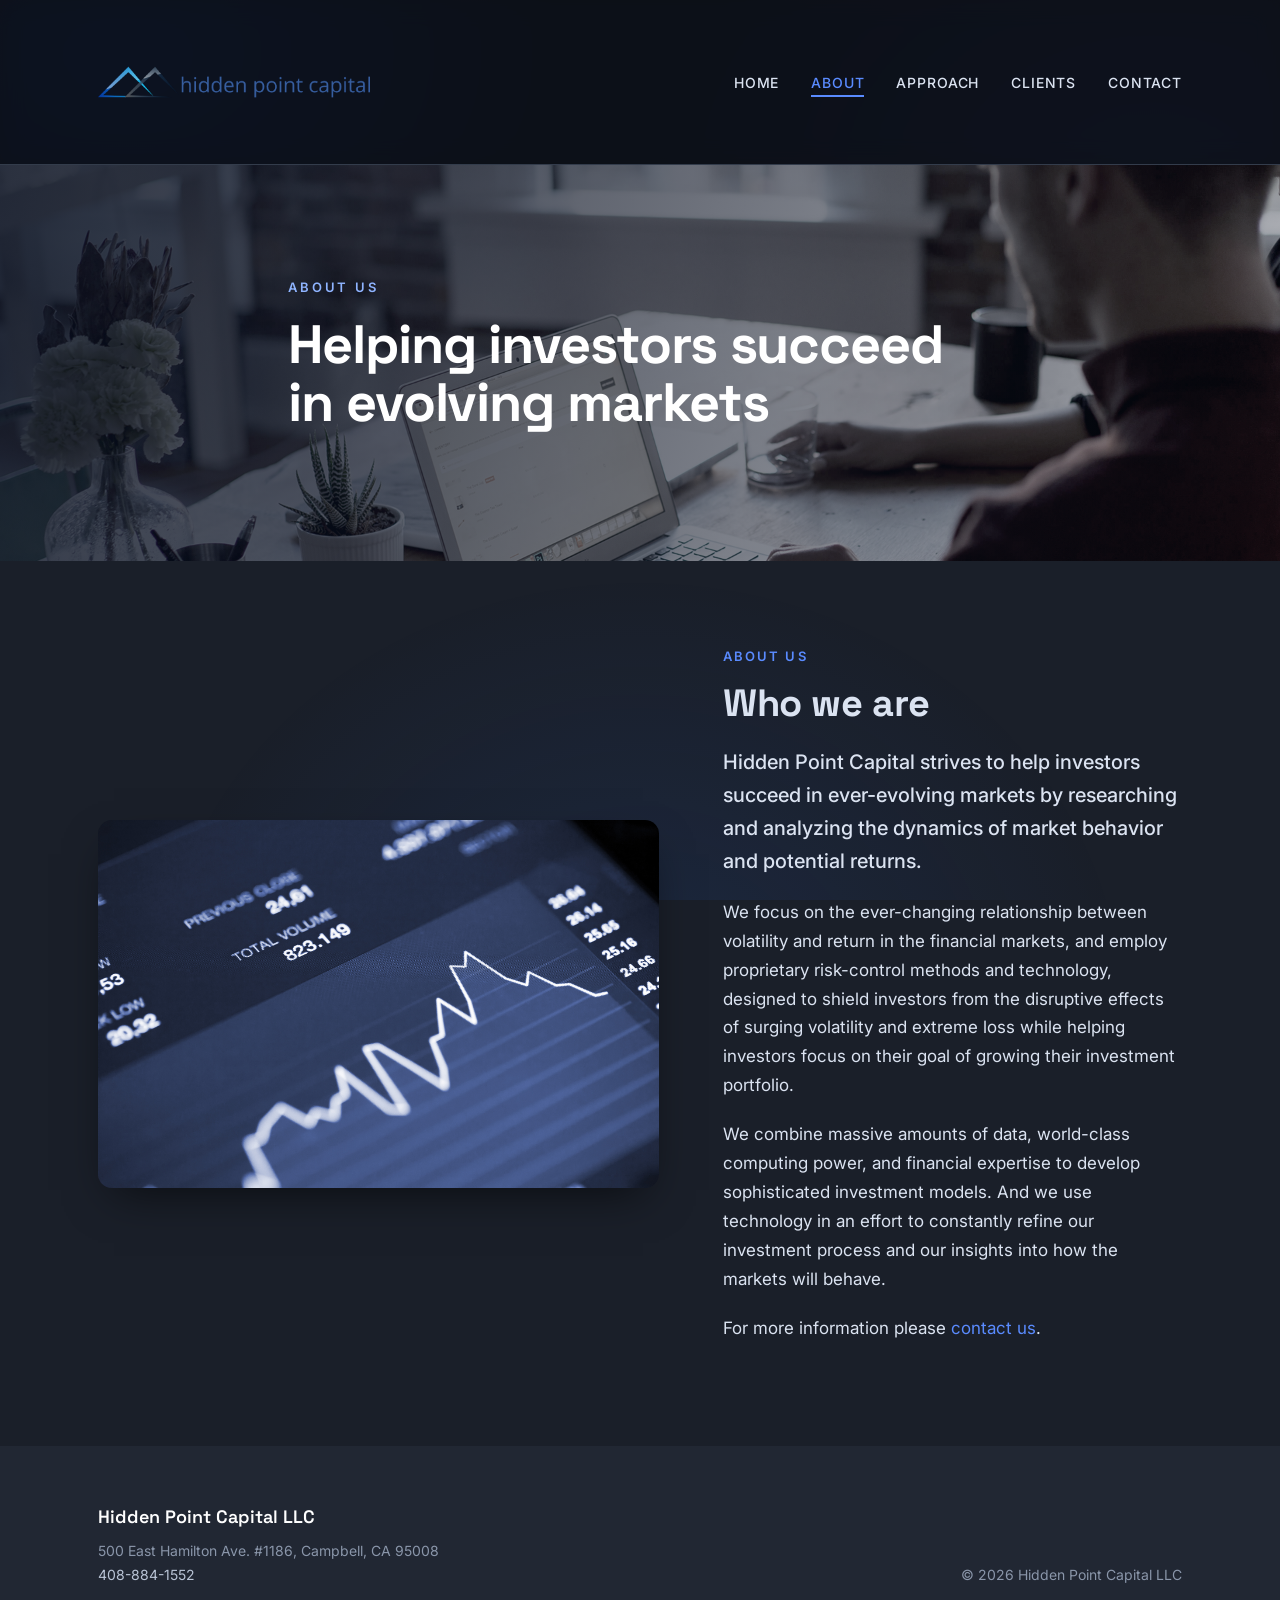
==== about.html @ 9a3ea750 "Fix unclosed script tag hiding the form" ====
<!DOCTYPE html>
<html lang="en">
<head>
  <meta charset="UTF-8">
  <meta name="viewport" content="width=device-width, initial-scale=1">
  <title>About | Hidden Point Capital</title>
  <meta name="description" content="About Hidden Point Capital.">
  <script>document.documentElement.classList.add('js');</script>
  <link rel="stylesheet" href="css/style.css?v=6">
  <link rel="stylesheet" href="css/enhance.css?v=2">
</head>
<body>
  <header class="site-header">
    <nav class="nav">
      <a class="logo" href="index.html"><img src="images/logo.png" alt="Hidden Point Capital"></a>
      <button class="nav-toggle" aria-label="Menu" onclick="toggleMenu()">&#9776;</button>
      <ul id="menu">
        <li><a href="index.html">Home</a></li>
        <li><a class="active" href="about.html">About</a></li>
        <li><a href="approach.html">Approach</a></li>
        <li><a href="clients.html">Clients</a></li>
        <li><a href="contact.html">Contact</a></li>
      </ul>
    </nav>
  </header>

  <section class="hero compact" style="background-image:url('images/about.png')">
    <div class="hero-overlay"></div>
    <div class="container hero-content">
      <p class="eyebrow">About us</p>
      <h1>Helping investors succeed in evolving markets</h1>
    </div>
  </section>

  <section class="section">
    <div class="container split reverse reveal">
      <div>
        <p class="eyebrow-dark">About us</p>
        <h2>Who we are</h2>
        <p class="lead">Hidden Point Capital strives to help investors succeed in ever-evolving markets by researching and analyzing the dynamics of market behavior and potential returns.</p>
        <p>We focus on the ever-changing relationship between volatility and return in the financial markets, and employ proprietary risk-control methods and technology, designed to shield investors from the disruptive effects of surging volatility and extreme loss while helping investors focus on their goal of growing their investment portfolio.</p>
        <p>We combine massive amounts of data, world-class computing power, and financial expertise to develop sophisticated investment models. And we use technology in an effort to constantly refine our investment process and our insights into how the markets will behave.</p>
        <p>For more information please <a href="contact.html">contact us</a>.</p>
      </div>
      <div class="media">
        <img src="images/approach-market-analysis.jpg" alt="Market analysis">
      </div>
    </div>
  </section>

  <footer class="site-footer">
    <div class="container">
      <div>
        <div class="brand">Hidden Point Capital LLC</div>
        500 East Hamilton Ave. #1186, Campbell, CA 95008<br>
        <a href="tel:4088841552">408-884-1552</a>
      </div>
      <div>&copy; <span id="year"></span> Hidden Point Capital LLC</div>
    </div>
  </footer>
  <script src="js/main.js?v=2"></script>
</body>
</html>
---- css/style.css ----
/* Hidden Point Capital — modern theme */
@import url('https://fonts.googleapis.com/css2?family=Space+Grotesk:wght@500;600;700&family=Inter:wght@400;500;600&display=swap');

:root {
  --ink: #dbe3f1;
  --muted: #8a96aa;
  --accent: #5a8bff;
  --accent-deep: #2f6fed;
  --line: #333c4b;
  --bg: #1a1f29;
  --bg-alt: #212733;
  --card: #252c39;
  --dark: #212733;
  --max: 1140px;
  --shadow: 0 18px 44px -16px rgba(0, 0, 0, .65);
}

* { box-sizing: border-box; }
html { scroll-behavior: smooth; }

body {
  margin: 0;
  font-family: "Inter", system-ui, -apple-system, "Segoe UI", sans-serif;
  color: var(--ink);
  background: var(--bg);
  line-height: 1.7;
  font-size: 17px;
  -webkit-font-smoothing: antialiased;
}

img { max-width: 100%; display: block; }
a { color: var(--accent); text-decoration: none; transition: color .2s; }
a:hover { color: var(--accent-deep); }

h1, h2, h3 { font-family: "Space Grotesk", "Inter", sans-serif; letter-spacing: -.01em; line-height: 1.15; }

.container { max-width: var(--max); margin: 0 auto; padding: 0 28px; }

/* Header / nav */
.site-header {
  position: sticky;
  top: 0;
  z-index: 50;
  background: rgba(10, 13, 19, .8);
  backdrop-filter: saturate(160%) blur(12px);
  border-bottom: 1px solid var(--line);
}
.nav {
  display: flex;
  align-items: center;
  justify-content: space-between;
  padding: 14px 28px;
  max-width: var(--max);
  margin: 0 auto;
}
.nav .logo img { height: 136px; width: auto; }
.nav ul { list-style: none; display: flex; gap: 32px; margin: 0; padding: 0; }
.nav a {
  color: var(--ink);
  font-size: 14px;
  font-weight: 500;
  letter-spacing: .06em;
  text-transform: uppercase;
  position: relative;
}
.nav a::after {
  content: ""; position: absolute; left: 0; bottom: -6px; height: 2px; width: 0;
  background: var(--accent); transition: width .25s;
}
.nav a:hover::after, .nav a.active::after { width: 100%; }
.nav a.active { color: var(--accent); }
.nav-toggle { display: none; background: none; border: 0; font-size: 26px; cursor: pointer; color: var(--ink); }

/* Hero */
.hero {
  position: relative;
  min-height: 64vh;
  display: flex;
  align-items: center;
  color: #fff;
  background-size: cover;
  background-position: center;
  overflow: hidden;
}
.hero.compact { min-height: 44vh; }
.hero-overlay {
  position: absolute; inset: 0;
  background: linear-gradient(110deg, rgba(8,15,32,.86) 0%, rgba(8,15,32,.62) 45%, rgba(8,15,32,.30) 100%);
}
.hero-content { position: relative; z-index: 2; max-width: 760px; }
.hero .eyebrow {
  text-transform: uppercase; letter-spacing: .22em; font-size: 13px; font-weight: 600;
  color: #8fb4ff; margin: 0 0 18px;
}
.hero h1 { font-size: clamp(34px, 5vw, 54px); font-weight: 700; line-height: 1.08; letter-spacing: -.02em; margin: 0 0 18px; }
.hero .sub { font-size: clamp(17px, 2vw, 21px); color: #d7e0ee; margin: 0; max-width: 620px; }
.hero .cta { margin-top: 32px; }

/* Buttons */
.btn {
  display: inline-block;
  background: linear-gradient(180deg, #4d86ff 0%, #2f6fed 55%, #1f59d6 100%);
  color: #fff;
  border: 1px solid #1f59d6;
  padding: 15px 36px;
  margin: 6px 8px 6px 0;
  border-radius: 12px;
  font: inherit;
  font-weight: 700;
  cursor: pointer;
  letter-spacing: .02em;
  text-shadow: 0 1px 1px rgba(8,20,50,.35);
  transition: transform .12s ease, box-shadow .2s ease, filter .2s ease;
  box-shadow:
    inset 0 1px 0 rgba(255,255,255,.45),
    0 2px 0 #1a4ec2,
    0 10px 22px -6px rgba(31,89,214,.55);
}
.btn:hover { color: #fff; transform: translateY(-2px); filter: brightness(1.05); box-shadow: inset 0 1px 0 rgba(255,255,255,.5), 0 4px 0 #1a4ec2, 0 16px 28px -8px rgba(31,89,214,.6); }
.btn:active { transform: translateY(2px); box-shadow: inset 0 2px 5px rgba(8,20,50,.4), 0 1px 0 #1a4ec2; }

.btn.ghost {
  background: linear-gradient(180deg, #243453 0%, #16243f 55%, #0e1a30 100%);
  color: #ffffff;
  border: 1px solid #0b1424;
  text-shadow: 0 1px 1px rgba(0,0,0,.4);
  box-shadow:
    inset 0 1px 0 rgba(255,255,255,.18),
    0 2px 0 #0a1322,
    0 10px 22px -8px rgba(5,12,28,.6);
}
.btn.ghost:hover { filter: brightness(1.12); color: #ffffff; box-shadow: inset 0 1px 0 rgba(255,255,255,.22), 0 4px 0 #0a1322, 0 16px 28px -10px rgba(5,12,28,.65); }
.btn.ghost:active { transform: translateY(2px); box-shadow: inset 0 2px 5px rgba(0,0,0,.45), 0 1px 0 #0a1322; }

/* Sections */
.section { padding: 84px 0; }
.section.alt { background: var(--bg-alt); }
.section.dark { background: var(--dark); color: #cdd6e6; }
.section.dark h2 { color: #fff; }
.eyebrow-dark { text-transform: uppercase; letter-spacing: .16em; font-size: 13px; font-weight: 600; color: var(--accent); margin: 0 0 14px; }
.section h2 { font-size: clamp(28px, 3.4vw, 38px); font-weight: 700; line-height: 1.18; margin: 0 0 20px; }
.section h3 { font-size: 22px; font-weight: 600; line-height: 1.35; margin: 32px 0 12px; }
.lead { font-size: clamp(18px, 1.7vw, 20px); line-height: 1.65; color: var(--ink); font-weight: 500; }
.section.dark .lead { color: #eaf0fa; }
p { margin: 0 0 20px; }
.muted { color: var(--muted); }

.split { display: grid; grid-template-columns: 1.1fr .9fr; gap: 64px; align-items: center; }
.split.reverse .media { order: -1; }
.media img { border-radius: 14px; width: 100%; height: 100%; max-height: 520px; object-fit: cover; box-shadow: var(--shadow); }

/* Pillars */
.pillars { display: grid; grid-template-columns: repeat(3, 1fr); gap: 18px; margin-top: 40px; }
.pillar {
  display: block;
  color: var(--ink);
  background: var(--card);
  border: 1px solid var(--line);
  border-radius: 16px;
  padding: 30px 26px;
  transition: transform .2s, box-shadow .2s, border-color .2s;
}
.pillar:hover {
  transform: translateY(-5px);
  box-shadow: var(--shadow);
  border-color: var(--accent);
  color: var(--ink);
}
.pillar h3 { margin: 0; font-size: 19px; color: var(--ink); }
.pillar:hover h3 { color: var(--accent-deep); }

/* Lists */
.feature-list { list-style: none; padding: 0; margin: 0 0 20px; }
.feature-list li { position: relative; padding-left: 30px; margin-bottom: 12px; }
.feature-list li::before {
  content: ""; position: absolute; left: 0; top: 11px; width: 8px; height: 8px;
  border-radius: 50%; background: var(--accent);
}

/* Contact */
.contact-grid { display: grid; grid-template-columns: 1.1fr .9fr; gap: 56px; }
.card {
  background: var(--card); border: 1px solid var(--line); border-radius: 16px;
  padding: 36px; box-shadow: var(--shadow);
}
.form-field { margin-bottom: 18px; }
.form-field label { display: block; font-size: 13px; font-weight: 500; margin-bottom: 7px; color: var(--muted); letter-spacing: .03em; }
.form-field input, .form-field textarea {
  width: 100%; padding: 13px 14px; border: 1px solid var(--line); border-radius: 9px;
  font: inherit; color: var(--ink); background: var(--bg-alt); transition: border-color .2s, background .2s;
}
.form-field input:focus, .form-field textarea:focus { outline: none; border-color: var(--accent); background: var(--bg); }
.form-field textarea { min-height: 130px; resize: vertical; }
.form-status { margin: 16px 0 0; font-size: 15px; min-height: 1em; }
.form-status.ok  { color: #4ade80; }
.form-status.err { color: #f87171; }
.addr { font-size: 17px; line-height: 1.9; }
.addr strong { display: block; font-size: 19px; margin-bottom: 10px; font-family: "Space Grotesk"; }
.addr .label { text-transform: uppercase; letter-spacing: .14em; font-size: 12px; color: var(--accent); font-weight: 600; margin-top: 22px; }

/* Footer */
.site-footer { background: var(--dark); color: #8a96aa; padding: 56px 0 40px; font-size: 14px; }
.site-footer .container { display: flex; justify-content: space-between; flex-wrap: wrap; gap: 24px; align-items: flex-end; }
.site-footer .brand { font-family: "Space Grotesk"; color: #fff; font-size: 18px; font-weight: 600; margin-bottom: 6px; }
.site-footer a { color: #b9c4d6; }
.site-footer a:hover { color: #fff; }

/* Hero entrance — pure CSS, runs on every page load */
.hero-content > * { animation: heroRise .9s cubic-bezier(.2,.7,.2,1) both; }
.hero-content > *:nth-child(1) { animation-delay: .05s; }
.hero-content > *:nth-child(2) { animation-delay: .18s; }
.hero-content > *:nth-child(3) { animation-delay: .31s; }
.hero-content > *:nth-child(4) { animation-delay: .44s; }
@keyframes heroRise {
  from { opacity: 0; transform: translateY(28px); }
  to   { opacity: 1; transform: none; }
}
.hero { animation: heroZoom 9s ease-out both; }
@keyframes heroZoom { from { background-size: 112%; } to { background-size: 100%; } }

/* Scroll reveal — only hides content when JS is active (graceful fallback) */
.js .reveal { opacity: 0; transform: translateY(40px); transition: opacity .8s ease, transform .8s cubic-bezier(.2,.7,.2,1); }
.js .reveal.in { opacity: 1; transform: none; }

/* Staggered cards inside a revealed grid */
.js .reveal .pillar { opacity: 0; transform: translateY(28px); transition: opacity .6s ease, transform .6s ease; }
.js .reveal.in .pillar { opacity: 1; transform: none; }
.js .reveal.in .pillar:nth-child(1) { transition-delay: .05s; }
.js .reveal.in .pillar:nth-child(2) { transition-delay: .12s; }
.js .reveal.in .pillar:nth-child(3) { transition-delay: .19s; }
.js .reveal.in .pillar:nth-child(4) { transition-delay: .26s; }
.js .reveal.in .pillar:nth-child(5) { transition-delay: .33s; }
.js .reveal.in .pillar:nth-child(6) { transition-delay: .40s; }

@media (prefers-reduced-motion: reduce) {
  .hero-content > *, .hero { animation: none; }
  .js .reveal, .js .reveal .pillar { opacity: 1; transform: none; transition: none; }
}

/* Responsive */
@media (max-width: 820px) {
  .nav ul {
    display: none; position: absolute; top: 164px; left: 0; right: 0;
    flex-direction: column; background: var(--bg-alt); padding: 20px 28px; gap: 20px;
    border-bottom: 1px solid var(--line); box-shadow: var(--shadow);
  }
  .nav ul.open { display: flex; }
  .nav-toggle { display: block; }
  .split, .contact-grid { grid-template-columns: 1fr; gap: 36px; }
  .split.reverse .media { order: 0; }
  .pillars { grid-template-columns: 1fr 1fr; }
  .section { padding: 60px 0; }
  .hero { min-height: 70vh; }
}
@media (max-width: 480px) {
  .pillars { grid-template-columns: 1fr; }
}
---- css/enhance.css ----
/* =====================================================================
   REFINED ENHANCEMENTS (optional layer)
   Loaded AFTER style.css. Purely additive — safe to remove.

   TO TURN OFF: remove the <link ... enhance.css> line from each .html
   page (or run: git revert of the commit that added this file).
   The small header-shrink script in js/main.js is harmless if left in.
   ===================================================================== */

/* 1) Ambient background glow — soft depth behind everything */
body::before {
  content: "";
  position: fixed;
  inset: 0;
  z-index: -1;
  pointer-events: none;
  background:
    radial-gradient(620px 440px at 10% 6%,  rgba(47,111,237,.16), transparent 70%),
    radial-gradient(720px 520px at 90% 20%, rgba(90,139,255,.10), transparent 70%),
    radial-gradient(680px 600px at 50% 112%, rgba(47,111,237,.12), transparent 72%);
}

/* 2) Glass cards + hover glow */
.pillar,
.card {
  background: linear-gradient(180deg, rgba(255,255,255,.055), rgba(255,255,255,.02));
  backdrop-filter: blur(12px) saturate(140%);
  -webkit-backdrop-filter: blur(12px) saturate(140%);
  border: 1px solid rgba(255,255,255,.10);
}
.pillar:hover {
  border-color: rgba(90,139,255,.55);
  box-shadow:
    0 0 0 1px rgba(90,139,255,.22),
    0 18px 44px -16px rgba(0,0,0,.65),
    0 10px 34px -8px rgba(47,111,237,.32);
}

/* (Gradient headings and shrinking header were removed by request.) */
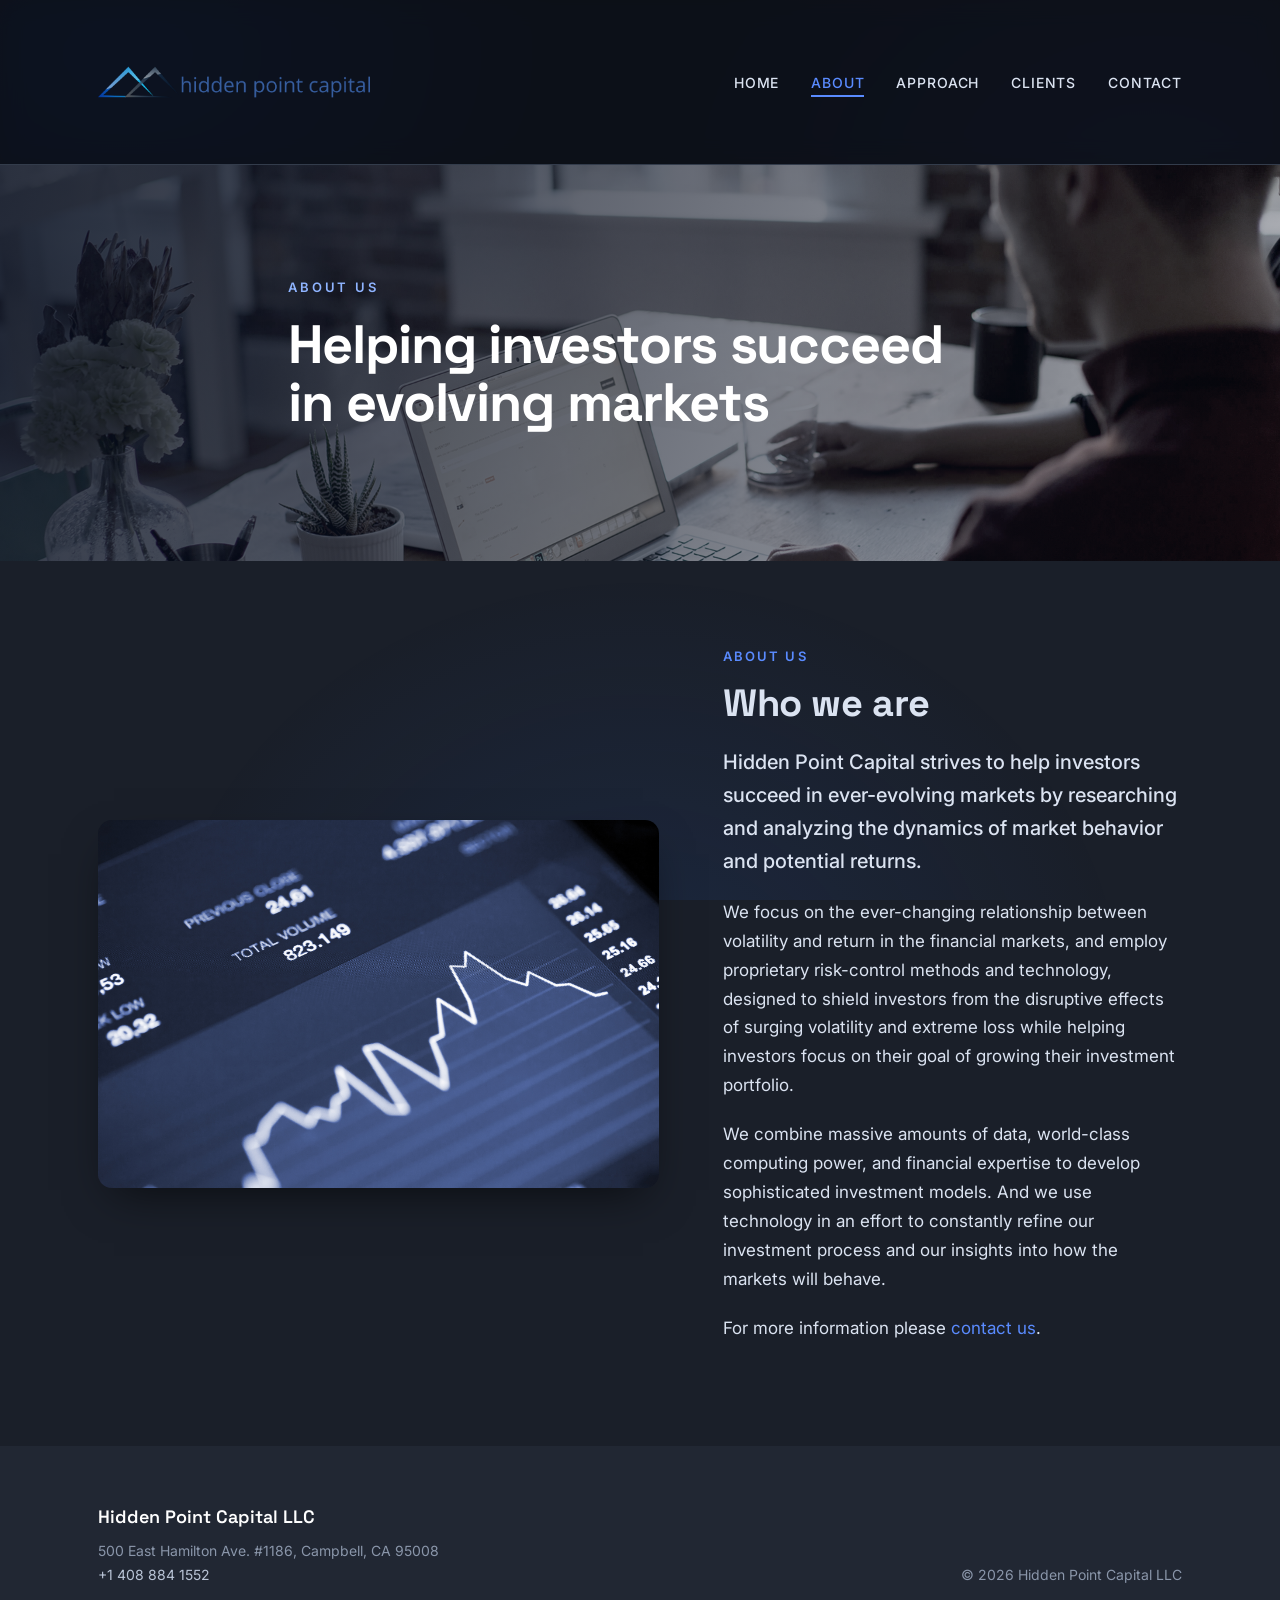
==== commit 92029f6a: "Update phone numbers to +1 408 884 1552" ====
--- a/about.html
+++ b/about.html
@@ -53,7 +53,7 @@
       <div>
         <div class="brand">Hidden Point Capital LLC</div>
         500 East Hamilton Ave. #1186, Campbell, CA 95008<br>
-        <a href="tel:4088841552">408-884-1552</a>
+        <a href="tel:+14088841552">+1 408 884 1552</a>
       </div>
       <div>&copy; <span id="year"></span> Hidden Point Capital LLC</div>
     </div>
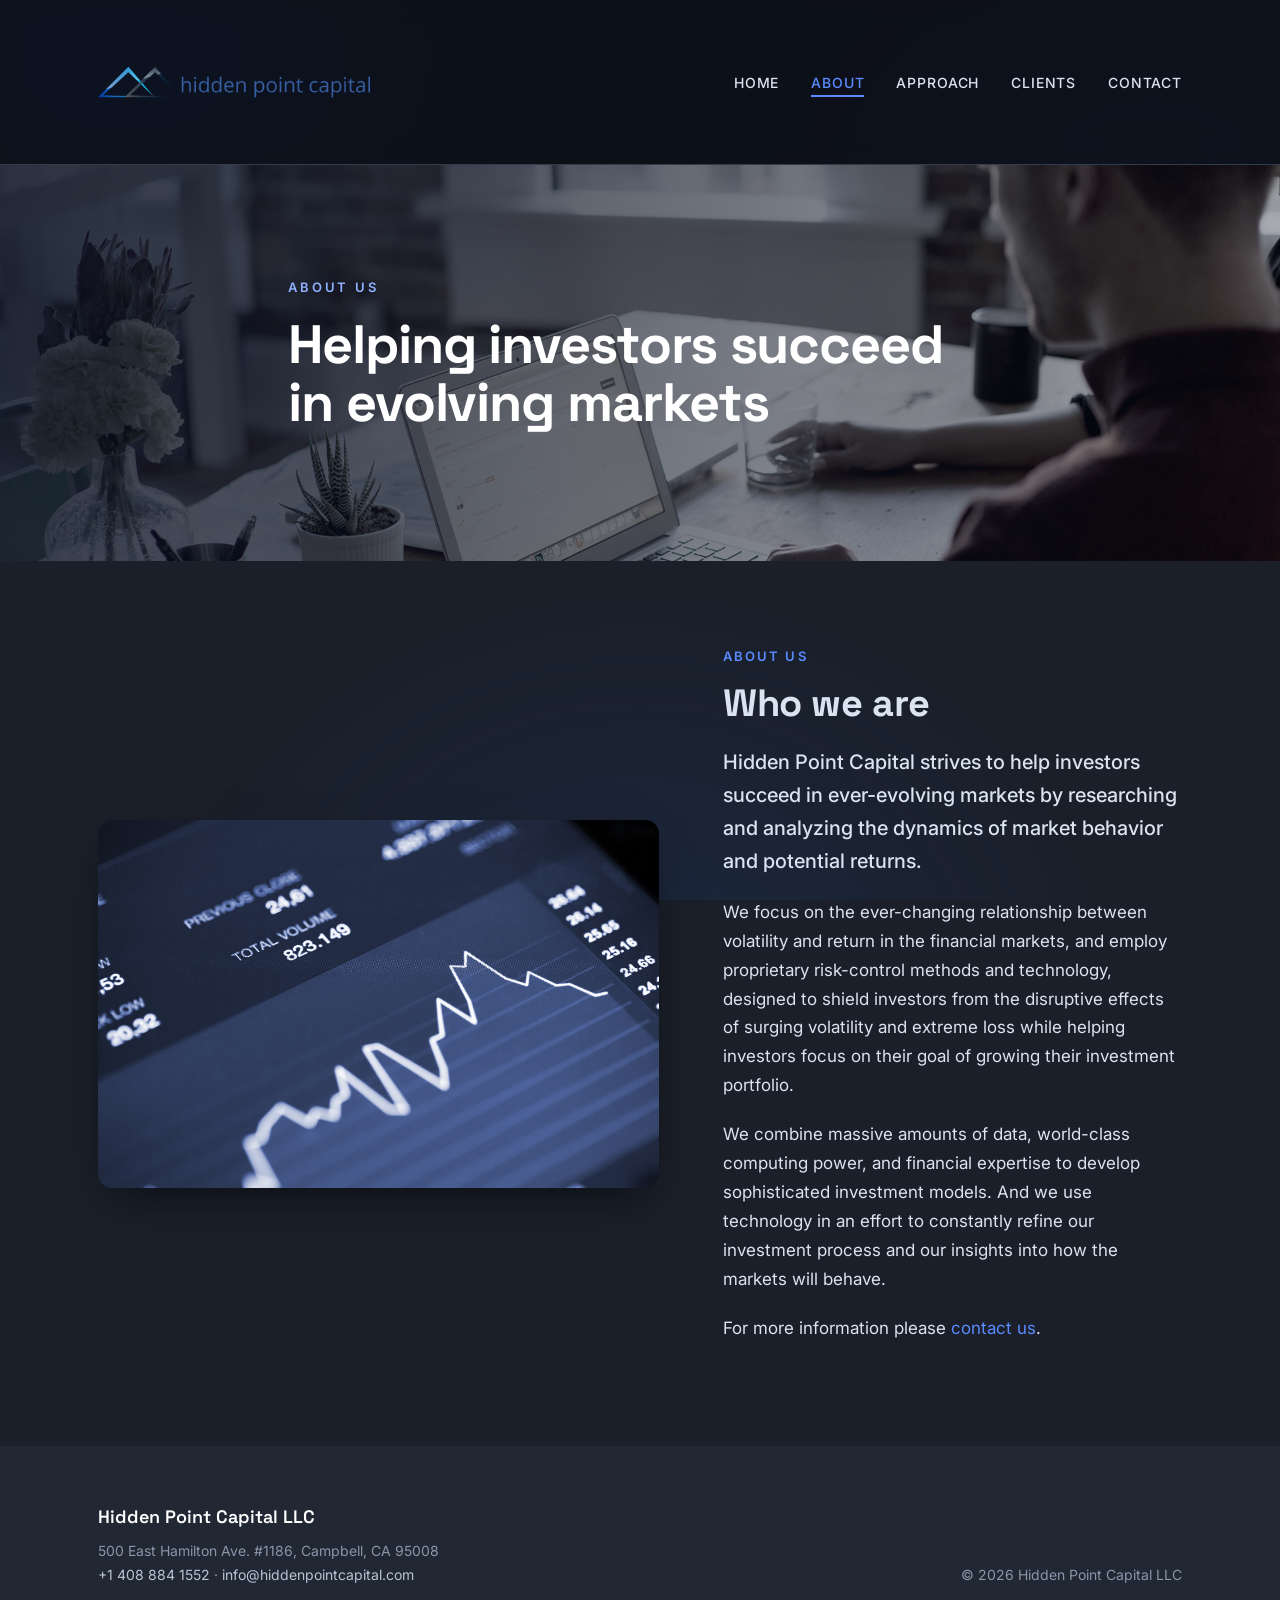
==== commit 9a0a3678: "Add info@ email address to site" ====
--- a/about.html
+++ b/about.html
@@ -53,7 +53,7 @@
       <div>
         <div class="brand">Hidden Point Capital LLC</div>
         500 East Hamilton Ave. #1186, Campbell, CA 95008<br>
-        <a href="tel:+14088841552">+1 408 884 1552</a>
+        <a href="tel:+14088841552">+1 408 884 1552</a> &middot; <a href="mailto:info@hiddenpointcapital.com">info@hiddenpointcapital.com</a>
       </div>
       <div>&copy; <span id="year"></span> Hidden Point Capital LLC</div>
     </div>
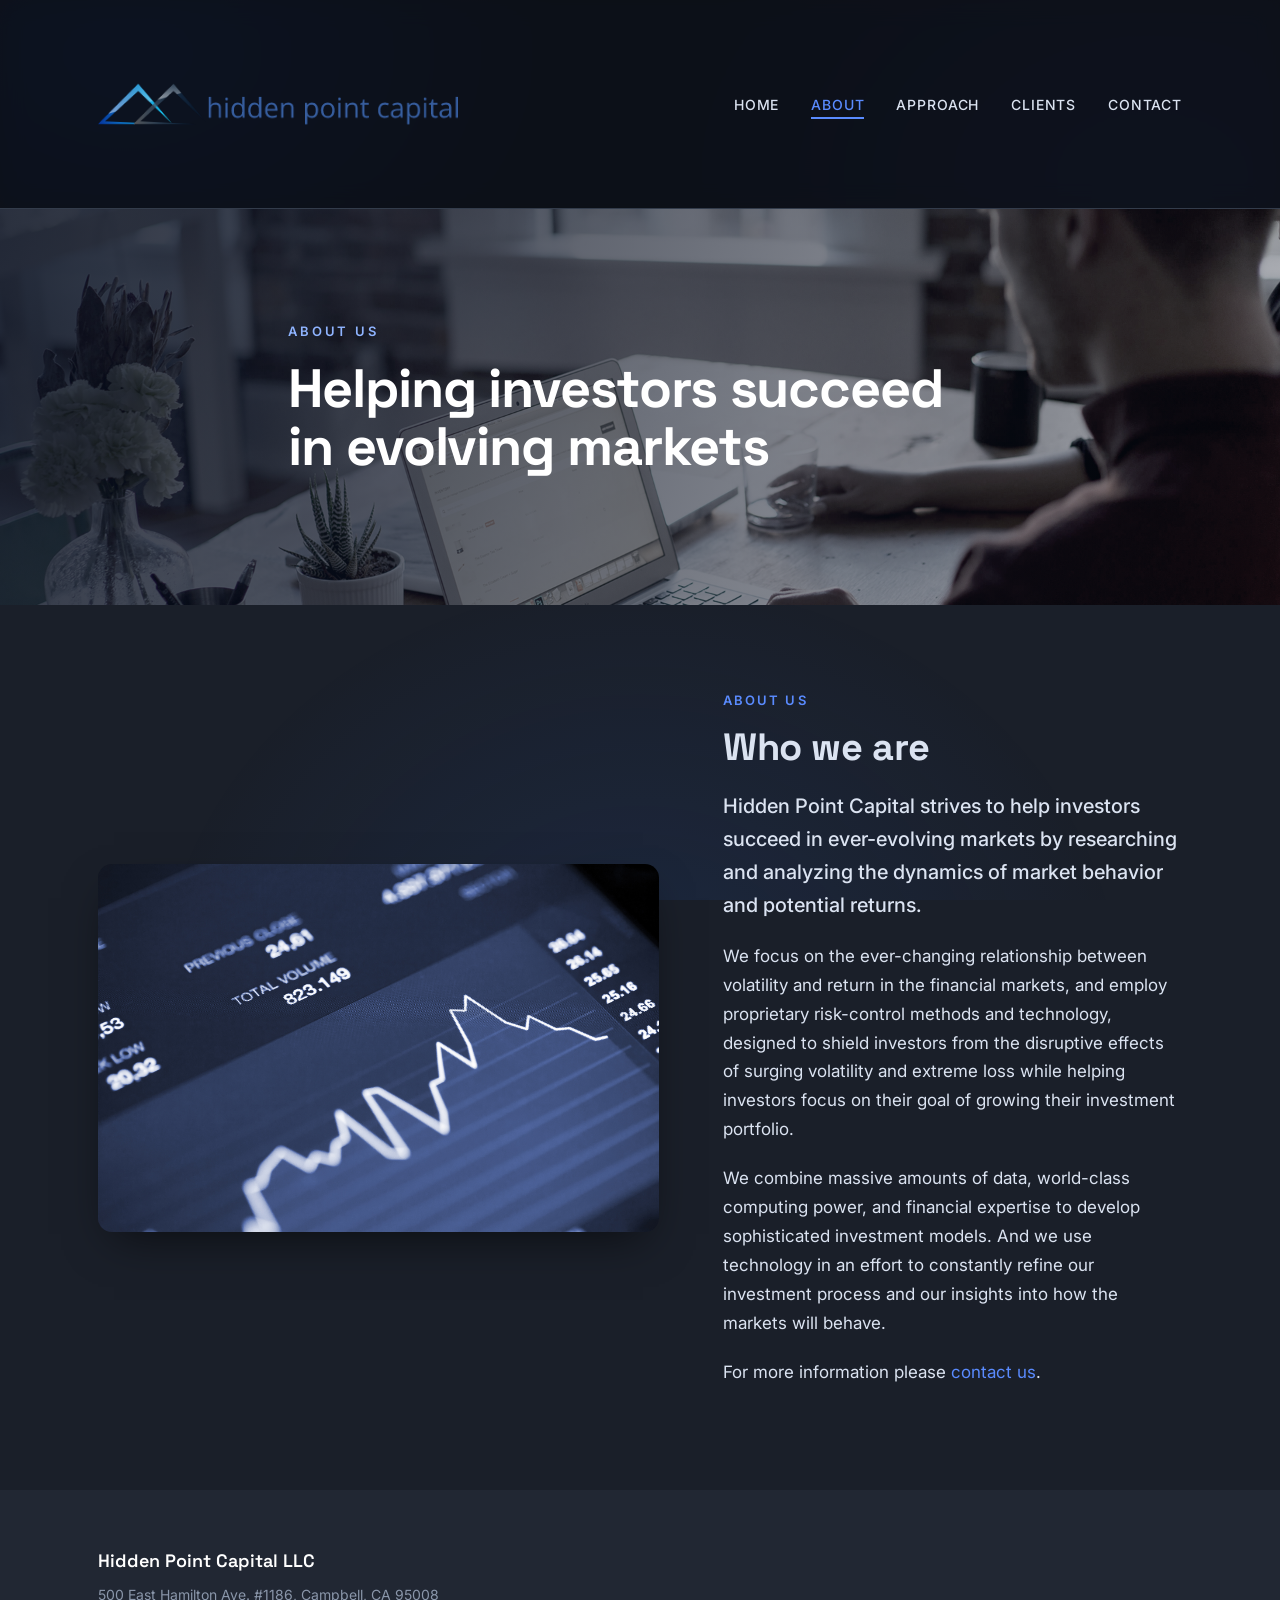
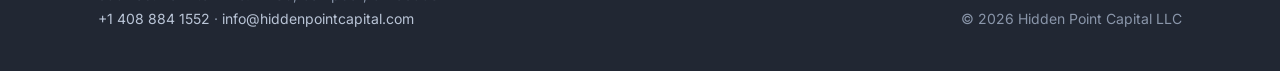
==== commit 062b9ebe: "Increase logo size" ====
--- a/about.html
+++ b/about.html
@@ -6,7 +6,7 @@
   <title>About | Hidden Point Capital</title>
   <meta name="description" content="About Hidden Point Capital.">
   <script>document.documentElement.classList.add('js');</script>
-  <link rel="stylesheet" href="css/style.css?v=6">
+  <link rel="stylesheet" href="css/style.css?v=11">
   <link rel="stylesheet" href="css/enhance.css?v=2">
 </head>
 <body>
--- a/css/style.css
+++ b/css/style.css
@@ -53,7 +53,7 @@
   max-width: var(--max);
   margin: 0 auto;
 }
-.nav .logo img { height: 136px; width: auto; }
+.nav .logo img { height: 180px; width: auto; }
 .nav ul { list-style: none; display: flex; gap: 32px; margin: 0; padding: 0; }
 .nav a {
   color: var(--ink);
@@ -169,6 +169,57 @@
 .pillar h3 { margin: 0; font-size: 19px; color: var(--ink); }
 .pillar:hover h3 { color: var(--accent-deep); }
 
+/* Process pipeline (Approach: key components as sequential steps) */
+.pipeline { list-style: none; margin: 38px 0 0; padding: 0; }
+.pipeline .step {
+  position: relative;
+  display: grid;
+  grid-template-columns: 28px 1fr;
+  gap: 24px;
+  padding-bottom: 34px;
+}
+.pipeline .step:last-child { padding-bottom: 0; }
+/* connector line linking each node to the next */
+.pipeline .step::before {
+  content: "";
+  position: absolute;
+  left: 13px;
+  top: 32px;
+  bottom: -2px;
+  width: 2px;
+  background: linear-gradient(180deg, var(--accent), rgba(90,139,255,.14));
+}
+.pipeline .step:last-child::before { display: none; }
+/* arrow node — chevron points down the pipeline */
+.step-node {
+  width: 28px;
+  height: 28px;
+  margin-top: 2px;
+  border-radius: 50%;
+  border: 1.5px solid var(--accent);
+  background: rgba(47,111,237,.10);
+  display: flex;
+  align-items: center;
+  justify-content: center;
+  position: relative;
+  z-index: 2;
+  box-shadow: 0 0 12px rgba(47,111,237,.35);
+}
+.step-node::before {
+  content: "";
+  width: 7px;
+  height: 7px;
+  margin-top: -3px;
+  border-right: 2px solid var(--accent);
+  border-bottom: 2px solid var(--accent);
+  transform: rotate(45deg);
+}
+.pipeline .step:last-child .step-node { background: var(--accent); }
+.pipeline .step:last-child .step-node::before { border-color: #fff; }
+.step-body { padding-top: 3px; }
+.step-body h3 { margin: 0 0 6px; font-size: 18px; color: var(--ink); }
+.step-body p { margin: 0; color: var(--muted); font-size: 15.5px; line-height: 1.6; }
+
 /* Lists */
 .feature-list { list-style: none; padding: 0; margin: 0 0 20px; }
 .feature-list li { position: relative; padding-left: 30px; margin-bottom: 12px; }
@@ -240,7 +291,7 @@
 /* Responsive */
 @media (max-width: 820px) {
   .nav ul {
-    display: none; position: absolute; top: 164px; left: 0; right: 0;
+    display: none; position: absolute; top: 208px; left: 0; right: 0;
     flex-direction: column; background: var(--bg-alt); padding: 20px 28px; gap: 20px;
     border-bottom: 1px solid var(--line); box-shadow: var(--shadow);
   }
